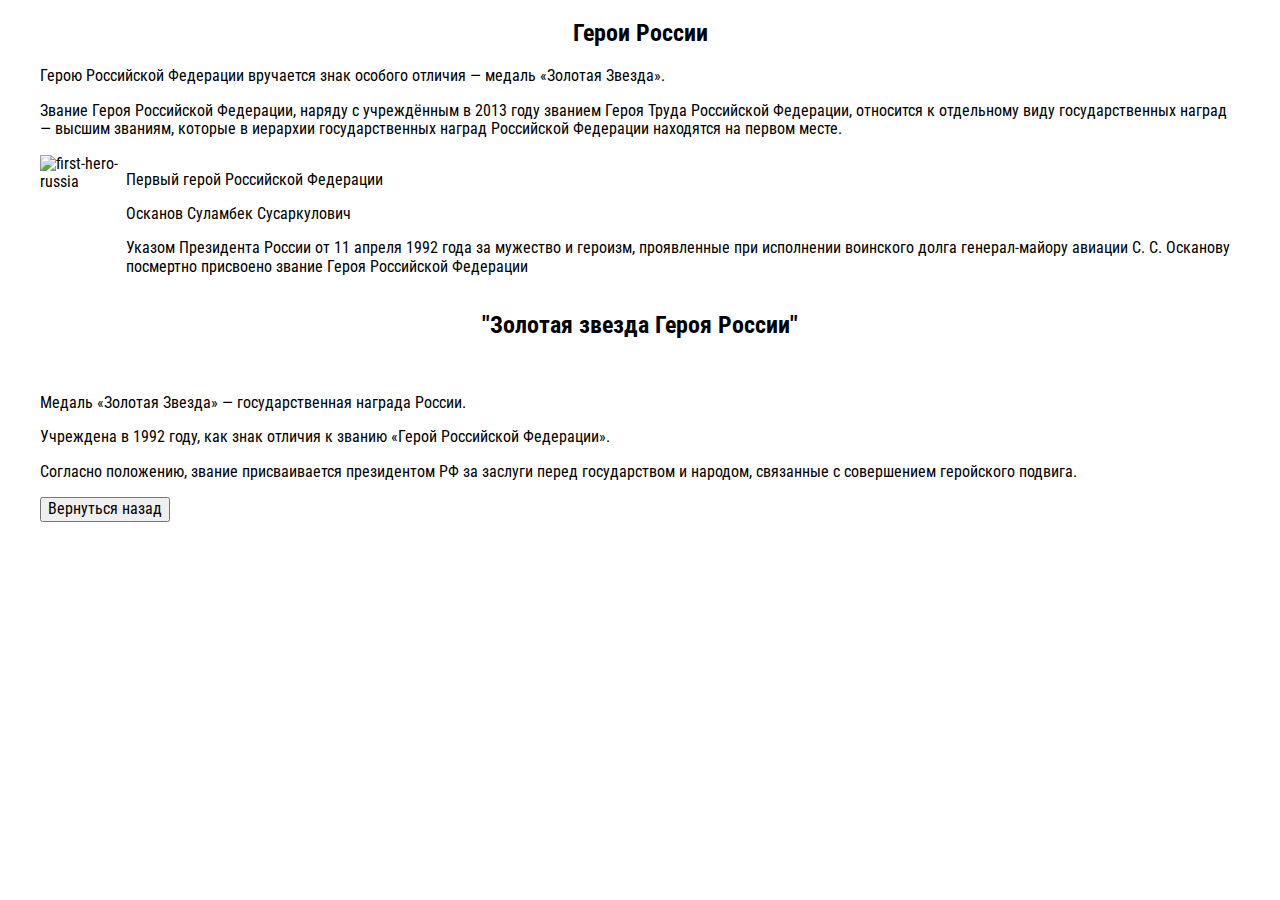
==== geroi-russia.html @ 99ddd684 "Add files via upload" ====
<!DOCTYPE html>
<html lang="en">
<head>
    <meta charset="UTF-8">
    <meta name="viewport" content="width=device-width, initial-scale=1.0">
    <link rel="stylesheet" href="css/style.css">
    <link rel="stylesheet" href="css/normalize.css">
    <link rel="preconnect" href="https://fonts.googleapis.com">
    <link rel="preconnect" href="https://fonts.gstatic.com" crossorigin>
    <link href="https://fonts.googleapis.com/css2?family=Roboto+Condensed:ital,wght@0,100..900;1,100..900&family=Ubuntu:wght@400;500;700&display=swap" rel="stylesheet">
    <title>Document</title>
</head>
<body>
    
    <main>
      <div class="container">
        <h2 class="h1">Герои России</h2>

        <p>
          Герою Российской Федерации вручается знак особого отличия —
          медаль «Золотая Звезда».
        </p>
        <p>
          Звание Героя Российской Федерации, наряду с учреждённым в 2013 году званием Героя Труда Российской Федерации, относится к отдельному виду государственных наград — высшим званиям, которые в иерархии государственных наград Российской Федерации находятся на первом месте.
        </p>

        <div class="first-hero-russia">
            <img src="img/first-hero-russia.png" alt="first-hero-russia">
            <div class="first-hero-text">
                <p class="first-hero-russia-text-top">
                    Первый герой Российской Федерации
                </p>
                <p class="first-hero-russia-text-name">
                    Осканов
                    Суламбек Сусаркулович
                </p>
                <p class="first-hero-russia-text-bottom">
                    Указом Президента России от 11 апреля 1992 года за мужество и героизм, проявленные при исполнении воинского долга генерал-майору авиации С. С. Осканову посмертно присвоено звание Героя Российской Федерации
                </p>
            </div>
        </div>

        <div class="medal">
            <h2>"Золотая звезда Героя России"</h2>
            <img src="img/medal.png" alt="" width="150px">
            <p>
                Медаль «Золотая Звезда» — государственная награда России.
            </p>
            <p>
                Учреждена в 1992 году, как знак отличия к званию «Герой Российской Федерации».
            </p>
            <p>
                Согласно положению, звание присваивается президентом РФ за заслуги перед государством и народом, связанные с совершением геройского подвига.
            </p>
        </div>








        <a href="index.html"><button>Вернуться назад</button></a>

      </div>
    </main>

<script src="js/main.js"></script>
</body>
</html>
---- css/style.css ----
html{
    box-sizing: border-box;
}

*,
*::after,
*::before {
    box-sizing: inherit;
}

.container{
    max-width: 1220px;
    padding: 0 10px;
    margin: 0 auto;
}

body{
    font-family: "Roboto Condensed", sans-serif;
    font-weight: 400;
}

.img-union{
    margin: 20px auto 20px auto;
    display:block
}
.veteran-1{
    width: 699px;
    height: 559px;
}
.veteran-2{
    width: 720px;
    height: 480px;
}
.veteran-3{
    width: 720px;
    height: 480px;
}
.veteran-4{
    width: 720px;
    height: 960px;
}
.veteran-5{
    width: 720px;
    height: 971px;
}
.veteran-6{
    width: 720px;
    height: 480px;
}
.veteran-7{
    width: 720px;
    height: 480px;
}.veteran-8{
    width: 720px;
    height: 480px;
}
.veteran-9{
    width: 720px;
    height: 480px;
}
.veteran-10{
    width: 720px;
    height: 480px;
}
.veteran-11{
    width: 720px;
    height: 405px;
}
.veteran-12{
    width: 720px;
    height: 539px;
}
.veteran-13{
    width: 720px;
    height: 539px;
}
.veteran-14{
    width: 720px;
    height: 539px;
}
.veteran-15{
    width: 720px;
    height: 960px;
}
.veteran-16{
    width: 720px;
    height: 539px;
}
.veteran-17{
    width: 720px;
    height: 539px;
}
.veteran-18{
    width: 720px;
    height: 480px;
}
.veteran-19{
    width: 720px;
    height: 480px;
}
.veteran-20{
    width: 720px;
    height: 480px;
}
.veteran-21{
    width: 720px;
    height: 480px;
}

.h1,
h2{
    text-align: center;
}

.geroi-rus-img{
    width: 132px;
    height: 88px;
}
.god-geroev-i{
    font-weight: 500;
}
.geroi-block-img{
    max-width: 70%;
    margin-left: auto;
    margin-right: auto;
    margin-top: 50px;
}
.scale{
    transition: 1s; /* Время эффекта */
}
.scale:hover {
    transform: scale(2); /* Увеличиваем масштаб */
}
.video-geroi{
    margin-left: 150px;
}
.april-1{
    margin-top: 30px;
}
.first-hero-russia{
    display: flex;
    justify-content: space-between;
}
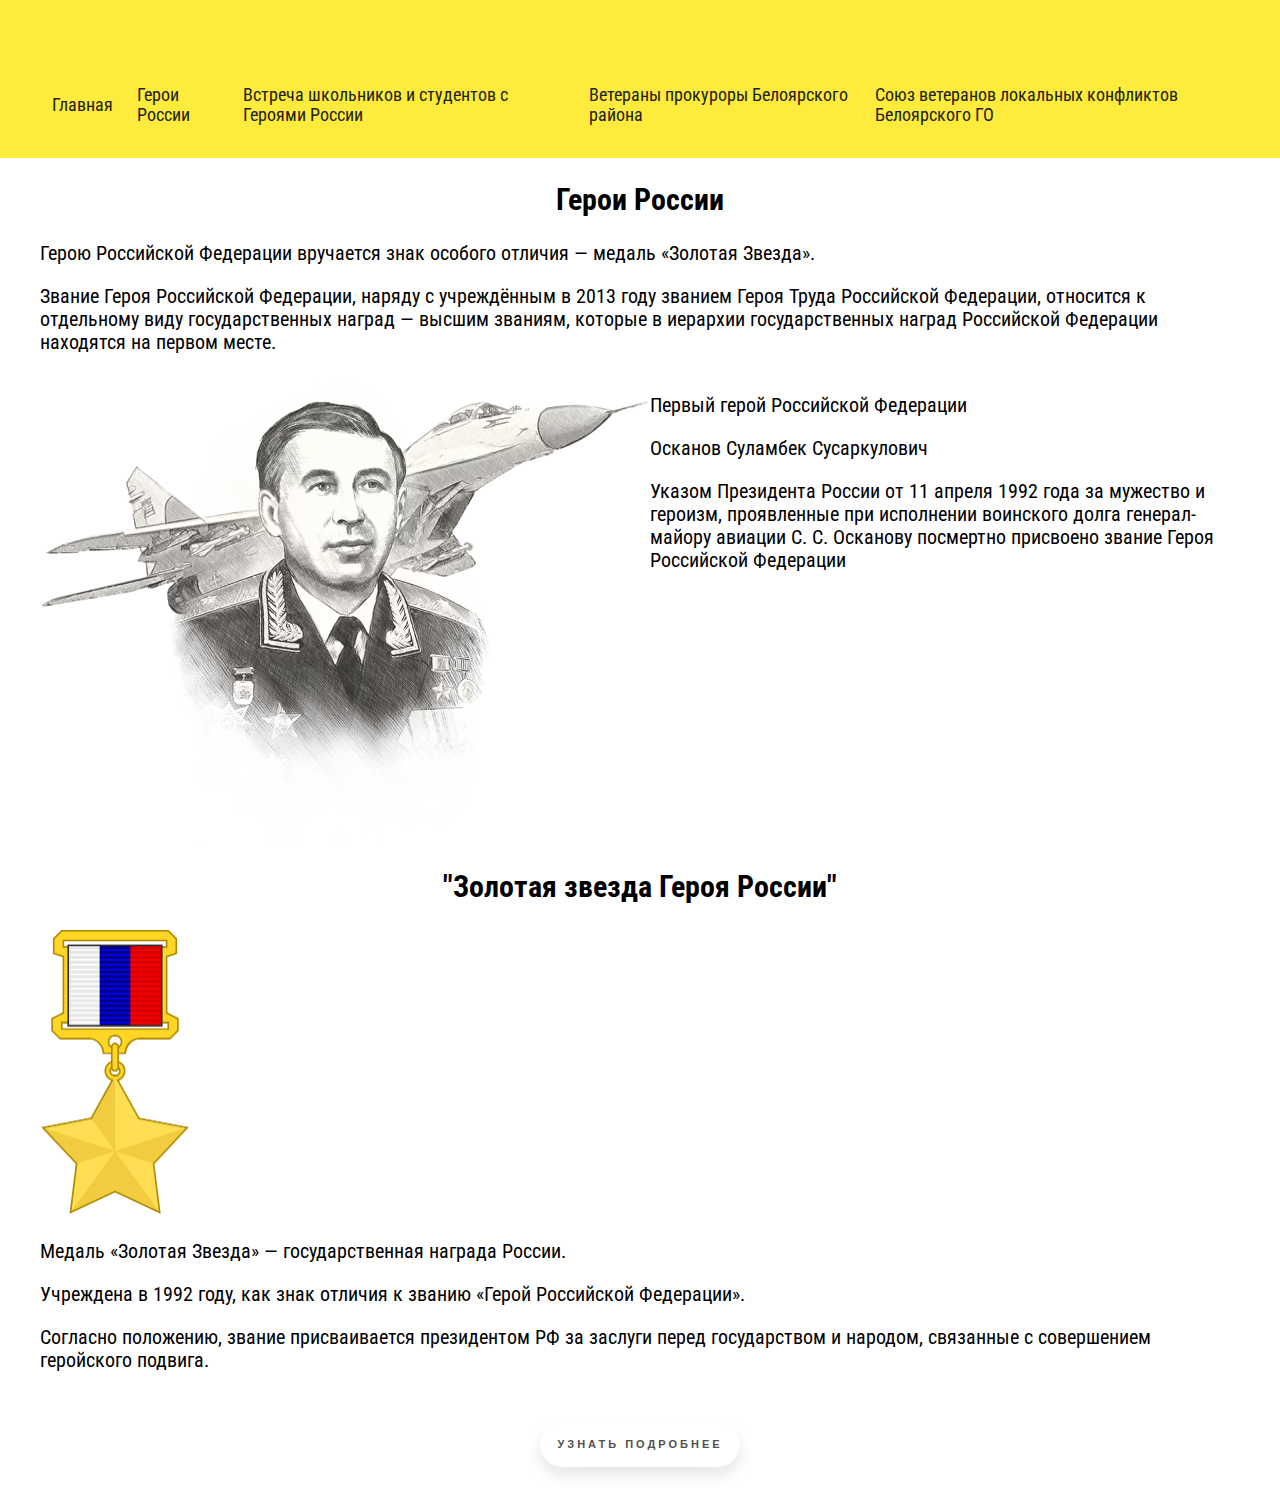
==== commit a2d98f59: "Add files via upload" ====
--- a/geroi-russia.html
+++ b/geroi-russia.html
@@ -11,7 +11,21 @@
     <title>Document</title>
 </head>
 <body>
-    
+  <header>
+    <div class="container">
+      <div class="wrap-logo">
+        <a href="#logo" class="logo"><img src="img/logo.gif" alt=""></a>
+      </div>
+      <nav>
+        <a class="shapka-a" href="index.html">Главная</a>
+        <a class="shapka-a" href="geroi-russia.html">Герои России</a>
+        <a class="shapka-a" href="god-geroev-rus.html">Встреча школьников и студентов с Героями России</a>
+        <a class="shapka-a" href="vstreva.html">Ветераны прокуроры Белоярского района</a>
+        <a class="shapka-a" href="union.html">Союз ветеранов локальных конфликтов Белоярского ГО</a>
+      </nav>
+    </div>
+  </header>
+
     <main>
       <div class="container">
         <h2 class="h1">Герои России</h2>
@@ -61,7 +75,9 @@
 
 
 
-        <a href="index.html"><button>Вернуться назад</button></a>
+        <div class="button">
+          <a href="index.html" class="floating-button">Узнать подробнее</a>
+        </div>  
 
       </div>
     </main>
--- a/css/style.css
+++ b/css/style.css
@@ -17,6 +17,7 @@
 body{
     font-family: "Roboto Condensed", sans-serif;
     font-weight: 400;
+    font-size: 20px;
 }
 
 .img-union{
@@ -140,4 +141,145 @@
 .first-hero-russia{
     display: flex;
     justify-content: space-between;
-}+}
+
+header {
+    display: flex;
+    flex-direction: row;
+    justify-content: space-between;
+    flex-wrap: wrap;
+    background-color: #FFEB3B;
+    padding: 20px 10px;
+  }
+  
+  .wrap-logo {
+    display: flex;
+    align-items: center;
+   
+  }
+  
+  header a {
+    color: #212121;
+    padding: 12px;
+    text-decoration: none;
+    font-size: 18px; 
+    border-radius: 4px;
+  }
+  
+  header a.logo {
+    font-size: 25px;
+    font-weight: bold;
+  }
+  
+  header a:hover {
+    background-color: #0082b6;
+    color: #212121;
+  }
+  
+  header a.active {
+    background-color: #0082b6;
+  }
+  
+  nav {
+    display: flex;
+    align-items: center;
+    }
+
+.button{
+    padding-left: 40%;
+    padding-top: 20px;
+    padding-bottom: 20px;
+}
+.floating-button {
+    text-decoration: none;
+    display: inline-block;
+    width: 200px;
+    height: 45px;
+    line-height: 45px;
+    border-radius: 45px;
+    margin: 10px 20px;
+    font-family: 'Montserrat', sans-serif;
+    font-size: 11px;
+    text-transform: uppercase;
+    text-align: center;
+    letter-spacing: 3px;
+    font-weight: 600;
+    color: #524f4e;
+    background: white;
+    box-shadow: 0 8px 15px rgba(0, 0, 0, .1);
+    transition: .3s;
+
+}
+.floating-button:hover {
+    background: #0082b6;
+    box-shadow: 0 15px 20px rgba(46, 229, 157, .4);
+    color: white;
+    transform: translateY(-7px);
+}
+.God-geroev-rus{
+    float:left; /* Выравнивание по левому краю */
+    margin: 7px 10px 7px 0px; /* Отступы вокруг картинки */
+
+}
+.leftimg{
+    float:left; /* Выравнивание по левому краю */
+    margin: 7px 7px 7px 0px; /* Отступы вокруг картинки */
+}
+
+.veteren-vov-1{
+    margin-top: 50px;
+}
+.veteren-vov-2{
+    margin-top: 100px;
+}
+.prokyrori{
+    margin-top: 15%;  
+}
+.left-right{
+    margin-top: 50px;
+    display: flex;
+    justify-content: space-between;
+}
+
+footer {
+    display: flex;
+    flex-direction: row;
+    justify-content: space-between;
+    flex-wrap: wrap;
+    background-color: #FFEB3B;
+    padding: 20px 10px;
+    
+  }
+  
+  .wrap-logo {
+    display: flex;
+    align-items: center;
+   
+  }
+  
+  footer a {
+    color: #212121;
+    padding: 12px;
+    text-decoration: none;
+    font-size: 18px; 
+    border-radius: 4px;
+  }
+  
+  footer a.logo {
+    font-size: 25px;
+    font-weight: bold;
+  }
+  
+  footer a:hover {
+    background-color: #0082b6;
+    color: #212121;
+  }
+  
+  footer a.active {
+    background-color: #0082b6;
+  }
+  
+  nav {
+    display: flex;
+    align-items: center;
+    }
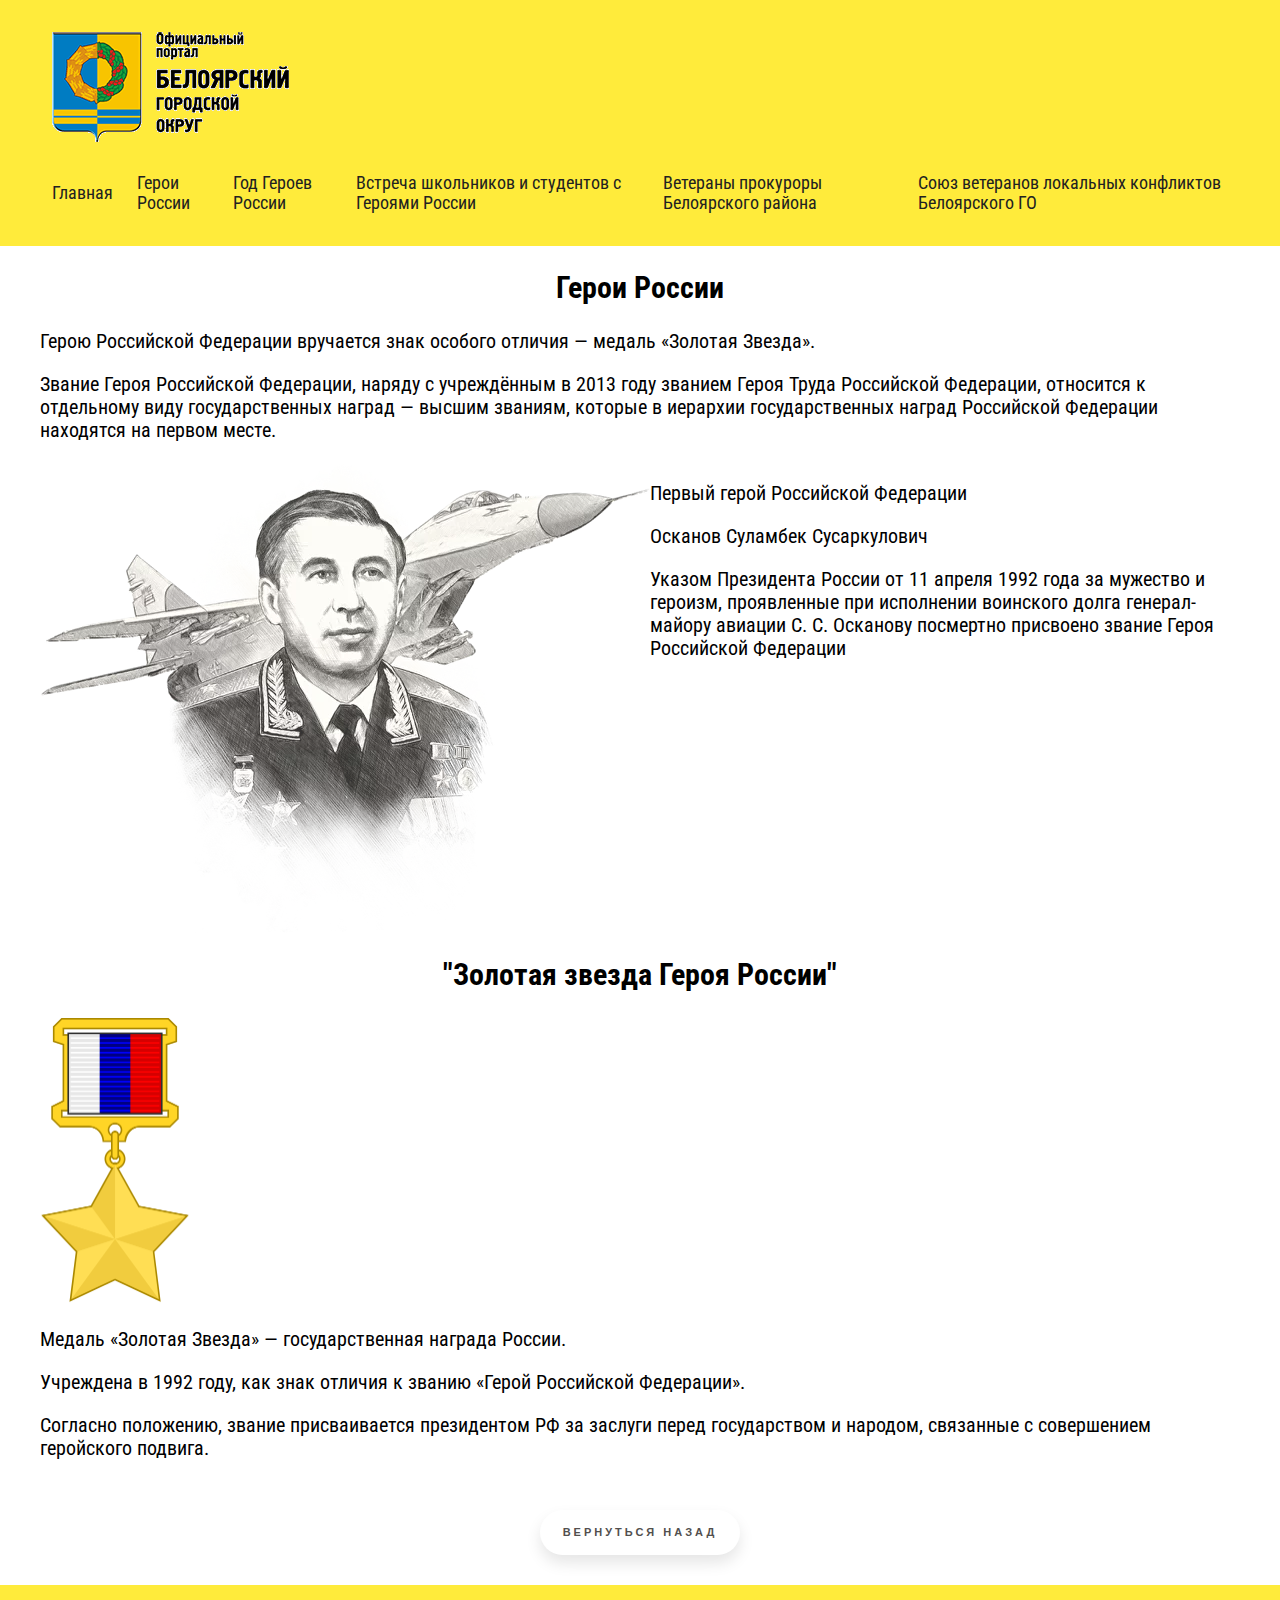
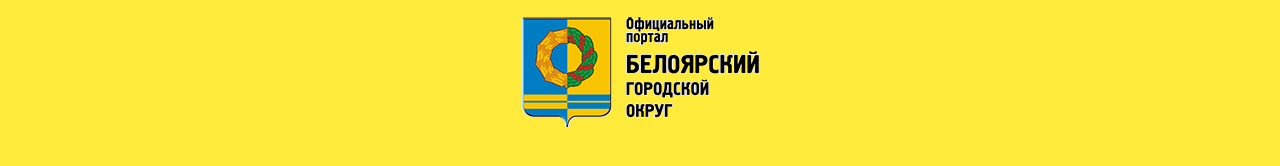
==== commit 55ea8257: "Add files via upload" ====
--- a/geroi-russia.html
+++ b/geroi-russia.html
@@ -14,13 +14,14 @@
   <header>
     <div class="container">
       <div class="wrap-logo">
-        <a href="#logo" class="logo"><img src="img/logo.gif" alt=""></a>
+        <a href="index.html" class="logo"><img src="img/logo.gif" alt=""></a>
       </div>
       <nav>
         <a class="shapka-a" href="index.html">Главная</a>
         <a class="shapka-a" href="geroi-russia.html">Герои России</a>
-        <a class="shapka-a" href="god-geroev-rus.html">Встреча школьников и студентов с Героями России</a>
-        <a class="shapka-a" href="vstreva.html">Ветераны прокуроры Белоярского района</a>
+        <a class="shapka-a" href="god-geroev-rus.html">Год Героев России</a>
+        <a class="shapka-a" href="vstreva.html">Встреча школьников и студентов с Героями России</a>
+        <a class="shapka-a" href="prokyrori.html">Ветераны прокуроры Белоярского района</a>
         <a class="shapka-a" href="union.html">Союз ветеранов локальных конфликтов Белоярского ГО</a>
       </nav>
     </div>
@@ -76,12 +77,21 @@
 
 
         <div class="button">
-          <a href="index.html" class="floating-button">Узнать подробнее</a>
+          <a href="index.html" class="floating-button">Вернуться назад</a>
         </div>  
 
       </div>
     </main>
 
+    <footer>
+      <div class="container">
+        <div class="wrap-logo">
+          <a href="index.html" class="logo"><img src="img/logo.gif" alt=""></a>
+        </div>
+
+      </div>
+    </footer>
+
 <script src="js/main.js"></script>
 </body>
 </html>